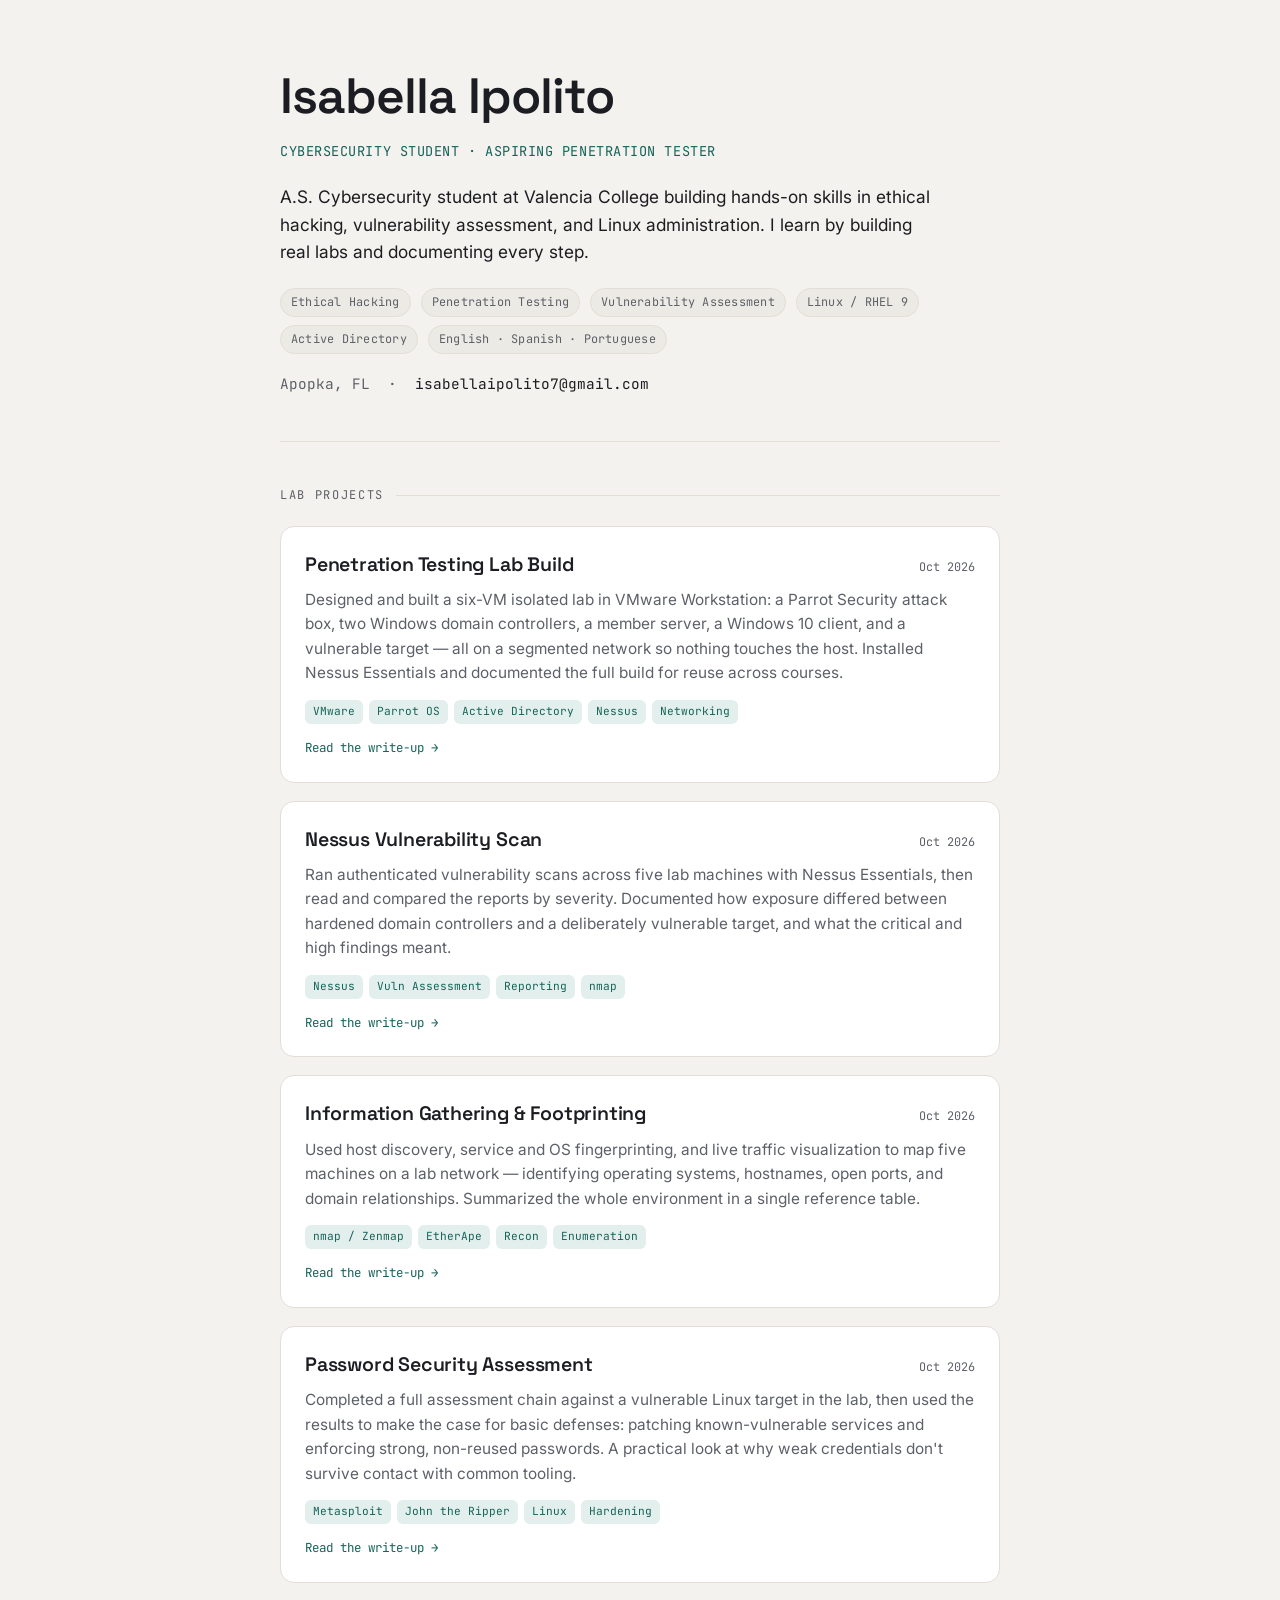
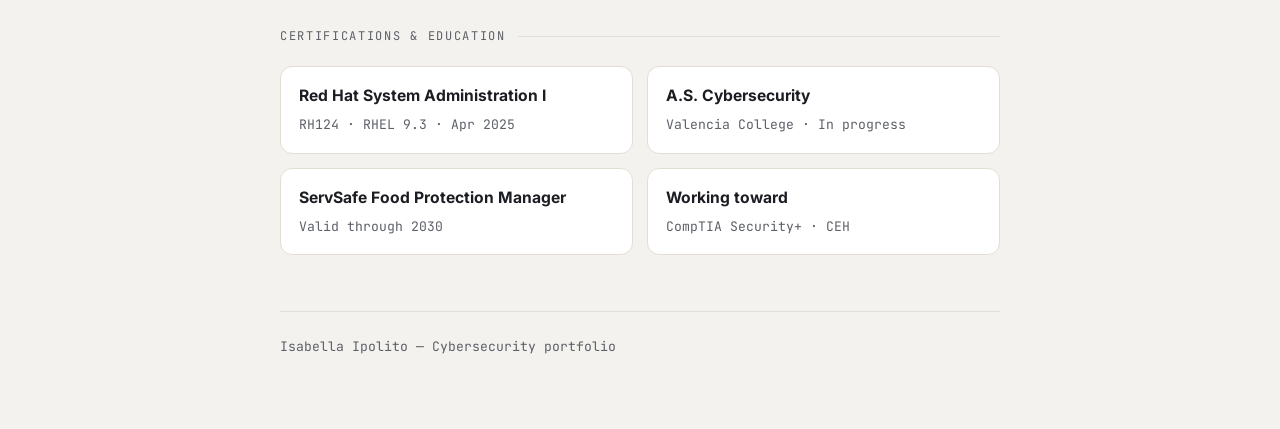
==== index.html @ 7fecfbd8 "Add files via upload" ====
<!doctype html>
<html lang="en">
<head>
<meta charset="utf-8">
<meta name="viewport" content="width=device-width, initial-scale=1">
<title>Isabella Ipolito</title>
<link rel="preconnect" href="https://fonts.googleapis.com">
<link rel="preconnect" href="https://fonts.gstatic.com" crossorigin>
<link rel="stylesheet" href="https://fonts.googleapis.com/css2?family=Inter:wght@400;500;600&family=Space+Grotesk:wght@500;600;700&family=JetBrains+Mono:wght@400;500&display=swap">
<style>
  /* Layout: single centered column, quiet editorial resume — name block, then stacked project cards */
  :root {
    --bg: #f4f2ee;
    --surface: #ffffff;
    --fg: #1c1d22;
    --muted: #5d6068;
    --line: #e2ded6;
    --accent: #15635a;
    --accent-soft: #e3efec;
    --chip: #eceae4;
    --font-display: "Space Grotesk", "Segoe UI", system-ui, sans-serif;
    --font-body: "Inter", system-ui, -apple-system, sans-serif;
    --font-mono: "JetBrains Mono", ui-monospace, "SF Mono", Menlo, monospace;
  }
  @media (prefers-color-scheme: dark) {
    :root:not([data-theme="light"]) {
      --bg: #121316;
      --surface: #1b1d21;
      --fg: #ecedf0;
      --muted: #9a9ea8;
      --line: #2c2f35;
      --accent: #4fd1bf;
      --accent-soft: #15302c;
      --chip: #24272d;
      color-scheme: dark;
    }
  }
  :root[data-theme="dark"] {
    --bg: #121316;
    --surface: #1b1d21;
    --fg: #ecedf0;
    --muted: #9a9ea8;
    --line: #2c2f35;
    --accent: #4fd1bf;
    --accent-soft: #15302c;
    --chip: #24272d;
    color-scheme: dark;
  }
  * { box-sizing: border-box; }
  html, body { margin: 0; }
  img { max-width: 100%; }
  body {
    background: var(--bg);
    color: var(--fg);
    font-family: var(--font-body);
    line-height: 1.6;
    -webkit-font-smoothing: antialiased;
  }
  .wrap {
    max-width: 760px;
    margin: 0 auto;
    padding-left: 20px;
    padding-right: 20px;
    padding-block: 56px 72px;
  }
  header { border-bottom: 1px solid var(--line); padding-bottom: 32px; }
  h1 {
    font-family: var(--font-display);
    font-weight: 600;
    font-size: clamp(2.2rem, 7vw, 3.1rem);
    letter-spacing: -0.02em;
    margin: 0 0 6px;
    text-wrap: balance;
  }
  .role {
    font-family: var(--font-mono);
    font-size: 0.85rem;
    letter-spacing: 0.04em;
    color: var(--accent);
    text-transform: uppercase;
    margin: 0 0 20px;
  }
  .lede { font-size: 1.08rem; color: var(--fg); max-width: 60ch; margin: 0 0 22px; }
  .meta { display: flex; flex-wrap: wrap; gap: 8px 10px; }
  .chip {
    font-family: var(--font-mono);
    font-size: 0.74rem;
    letter-spacing: 0.02em;
    background: var(--chip);
    border: 1px solid var(--line);
    color: var(--muted);
    padding: 4px 10px;
    border-radius: 999px;
    white-space: nowrap;
  }
  .contact { margin-top: 18px; font-size: 0.9rem; color: var(--muted); font-family: var(--font-mono); }
  .contact span { color: var(--fg); }
  section { margin-top: 44px; }
  .eyebrow {
    font-family: var(--font-mono);
    font-size: 0.75rem;
    letter-spacing: 0.14em;
    text-transform: uppercase;
    color: var(--muted);
    margin: 0 0 20px;
    display: flex;
    align-items: center;
    gap: 12px;
  }
  .eyebrow::after { content: ""; flex: 1; height: 1px; background: var(--line); }
  .cards { display: flex; flex-direction: column; gap: 18px; }
  a.card {
    display: block;
    background: var(--surface);
    border: 1px solid var(--line);
    border-radius: 14px;
    padding: 22px 24px;
    text-decoration: none;
    color: inherit;
    transition: border-color .15s ease, transform .15s ease;
  }
  a.card:hover { border-color: var(--accent); transform: translateY(-2px); }
  .card-top { display: flex; justify-content: space-between; align-items: baseline; gap: 14px; }
  .card h3 {
    font-family: var(--font-display);
    font-weight: 600;
    font-size: 1.22rem;
    letter-spacing: -0.01em;
    margin: 0 0 8px;
    min-width: 0;
  }
  .card .date { font-family: var(--font-mono); font-size: 0.74rem; color: var(--muted); white-space: nowrap; }
  .card p { margin: 0 0 14px; color: var(--muted); font-size: 0.96rem; }
  .tags { display: flex; flex-wrap: wrap; gap: 6px; }
  .tag {
    font-family: var(--font-mono);
    font-size: 0.7rem;
    color: var(--accent);
    background: var(--accent-soft);
    padding: 3px 8px;
    border-radius: 6px;
  }
  .view { font-family: var(--font-mono); font-size: 0.78rem; color: var(--accent); margin-top: 14px; display: inline-block; }
  .certs { display: grid; grid-template-columns: 1fr 1fr; gap: 14px; }
  @media (max-width: 520px) { .certs { grid-template-columns: 1fr; } }
  .cert {
    background: var(--surface);
    border: 1px solid var(--line);
    border-radius: 12px;
    padding: 16px 18px;
  }
  .cert strong { display: block; font-size: 0.98rem; margin-bottom: 3px; }
  .cert span { font-size: 0.82rem; color: var(--muted); font-family: var(--font-mono); }
  footer { margin-top: 56px; padding-top: 24px; border-top: 1px solid var(--line); font-size: 0.82rem; color: var(--muted); font-family: var(--font-mono); }
</style>
</head>
<body>
<div class="wrap">
  <header>
    <h1>Isabella Ipolito</h1>
    <p class="role">Cybersecurity Student · Aspiring Penetration Tester</p>
    <p class="lede">A.S. Cybersecurity student at Valencia College building hands-on skills in ethical hacking, vulnerability assessment, and Linux administration. I learn by building real labs and documenting every step.</p>
    <div class="meta">
      <span class="chip">Ethical Hacking</span>
      <span class="chip">Penetration Testing</span>
      <span class="chip">Vulnerability Assessment</span>
      <span class="chip">Linux / RHEL 9</span>
      <span class="chip">Active Directory</span>
      <span class="chip">English · Spanish · Portuguese</span>
    </div>
    <p class="contact">Apopka, FL &nbsp;·&nbsp; <span>isabellaipolito7@gmail.com</span></p>
  </header>

  <section>
    <p class="eyebrow">Lab Projects</p>
    <div class="cards">

      <a class="card" href="https://claude.ai/code/artifact/dbe4630f-b852-4b37-8367-a241701b4cdd" target="_blank" rel="noopener">
        <div class="card-top">
          <h3>Penetration Testing Lab Build</h3>
          <span class="date">Oct 2026</span>
        </div>
        <p>Designed and built a six-VM isolated lab in VMware Workstation: a Parrot Security attack box, two Windows domain controllers, a member server, a Windows 10 client, and a vulnerable target — all on a segmented network so nothing touches the host. Installed Nessus Essentials and documented the full build for reuse across courses.</p>
        <div class="tags">
          <span class="tag">VMware</span><span class="tag">Parrot OS</span><span class="tag">Active Directory</span><span class="tag">Nessus</span><span class="tag">Networking</span>
        </div>
        <span class="view">Read the write-up →</span>
      </a>

      <a class="card" href="https://claude.ai/code/artifact/a2c7da03-a5ca-4b29-a40b-18f99ba8136b" target="_blank" rel="noopener">
        <div class="card-top">
          <h3>Nessus Vulnerability Scan</h3>
          <span class="date">Oct 2026</span>
        </div>
        <p>Ran authenticated vulnerability scans across five lab machines with Nessus Essentials, then read and compared the reports by severity. Documented how exposure differed between hardened domain controllers and a deliberately vulnerable target, and what the critical and high findings meant.</p>
        <div class="tags">
          <span class="tag">Nessus</span><span class="tag">Vuln Assessment</span><span class="tag">Reporting</span><span class="tag">nmap</span>
        </div>
        <span class="view">Read the write-up →</span>
      </a>

      <a class="card" href="https://claude.ai/code/artifact/0dcd3091-dcac-48f9-a143-2476e6a3c085" target="_blank" rel="noopener">
        <div class="card-top">
          <h3>Information Gathering &amp; Footprinting</h3>
          <span class="date">Oct 2026</span>
        </div>
        <p>Used host discovery, service and OS fingerprinting, and live traffic visualization to map five machines on a lab network — identifying operating systems, hostnames, open ports, and domain relationships. Summarized the whole environment in a single reference table.</p>
        <div class="tags">
          <span class="tag">nmap / Zenmap</span><span class="tag">EtherApe</span><span class="tag">Recon</span><span class="tag">Enumeration</span>
        </div>
        <span class="view">Read the write-up →</span>
      </a>

      <a class="card" href="https://claude.ai/code/artifact/e8b71134-44a5-4caa-92d9-7e752daa5cb4" target="_blank" rel="noopener">
        <div class="card-top">
          <h3>Password Security Assessment</h3>
          <span class="date">Oct 2026</span>
        </div>
        <p>Completed a full assessment chain against a vulnerable Linux target in the lab, then used the results to make the case for basic defenses: patching known-vulnerable services and enforcing strong, non-reused passwords. A practical look at why weak credentials don't survive contact with common tooling.</p>
        <div class="tags">
          <span class="tag">Metasploit</span><span class="tag">John the Ripper</span><span class="tag">Linux</span><span class="tag">Hardening</span>
        </div>
        <span class="view">Read the write-up →</span>
      </a>

    </div>
  </section>

  <section>
    <p class="eyebrow">Certifications &amp; Education</p>
    <div class="certs">
      <div class="cert"><strong>Red Hat System Administration I</strong><span>RH124 · RHEL 9.3 · Apr 2025</span></div>
      <div class="cert"><strong>A.S. Cybersecurity</strong><span>Valencia College · In progress</span></div>
      <div class="cert"><strong>ServSafe Food Protection Manager</strong><span>Valid through 2030</span></div>
      <div class="cert"><strong>Working toward</strong><span>CompTIA Security+ · CEH</span></div>
    </div>
  </section>

  <footer>
    Isabella Ipolito — Cybersecurity portfolio
  </footer>
</div>
</body>
</html>
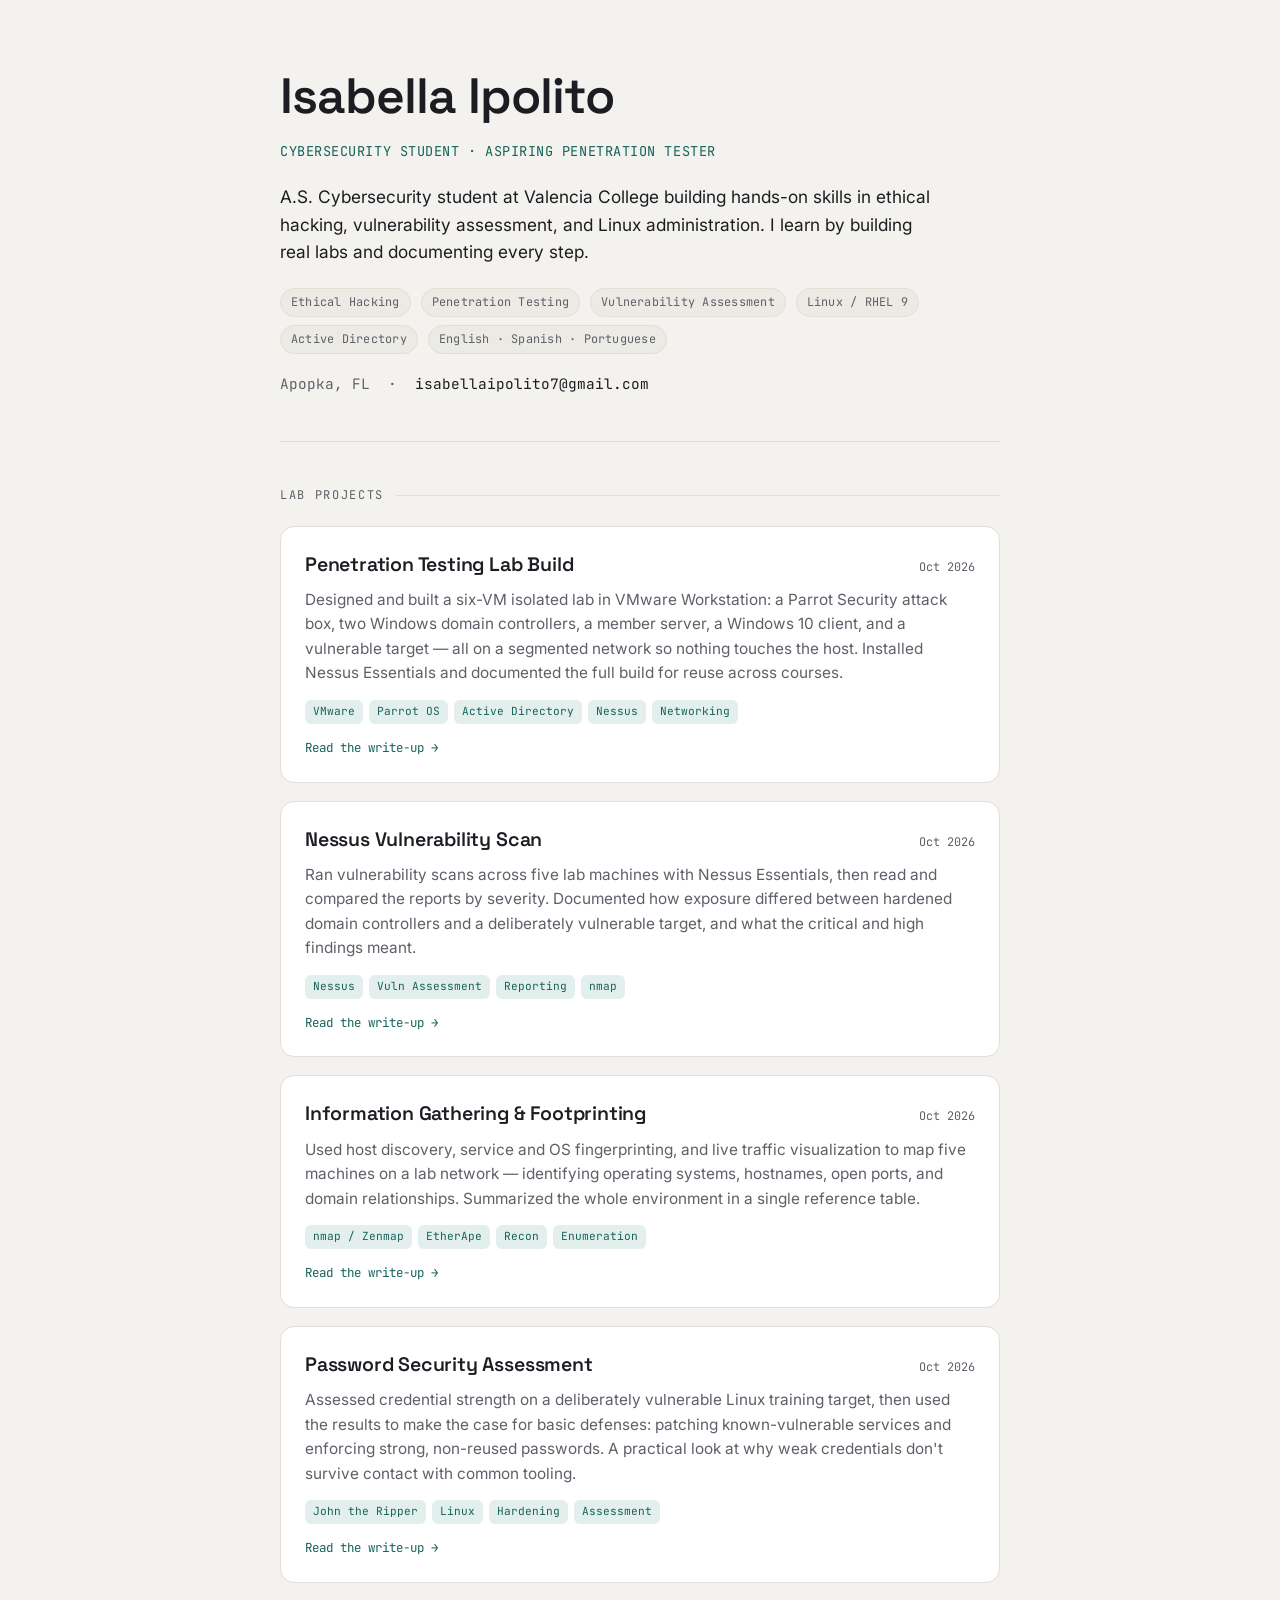
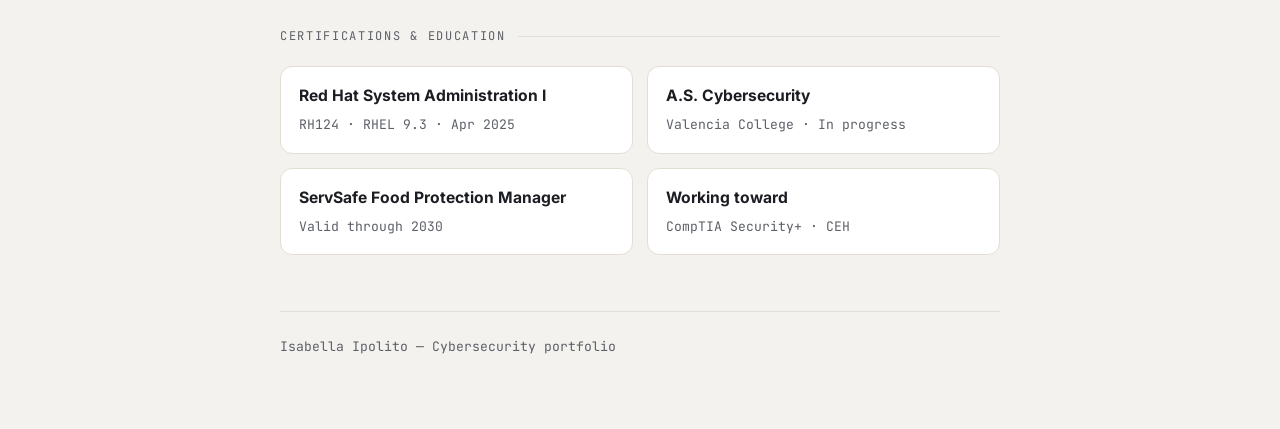
==== commit 69277c81: "Add files via upload" ====
--- a/index.html
+++ b/index.html
@@ -7,156 +7,11 @@
 <link rel="preconnect" href="https://fonts.googleapis.com">
 <link rel="preconnect" href="https://fonts.gstatic.com" crossorigin>
 <link rel="stylesheet" href="https://fonts.googleapis.com/css2?family=Inter:wght@400;500;600&family=Space+Grotesk:wght@500;600;700&family=JetBrains+Mono:wght@400;500&display=swap">
-<style>
-  /* Layout: single centered column, quiet editorial resume — name block, then stacked project cards */
-  :root {
-    --bg: #f4f2ee;
-    --surface: #ffffff;
-    --fg: #1c1d22;
-    --muted: #5d6068;
-    --line: #e2ded6;
-    --accent: #15635a;
-    --accent-soft: #e3efec;
-    --chip: #eceae4;
-    --font-display: "Space Grotesk", "Segoe UI", system-ui, sans-serif;
-    --font-body: "Inter", system-ui, -apple-system, sans-serif;
-    --font-mono: "JetBrains Mono", ui-monospace, "SF Mono", Menlo, monospace;
-  }
-  @media (prefers-color-scheme: dark) {
-    :root:not([data-theme="light"]) {
-      --bg: #121316;
-      --surface: #1b1d21;
-      --fg: #ecedf0;
-      --muted: #9a9ea8;
-      --line: #2c2f35;
-      --accent: #4fd1bf;
-      --accent-soft: #15302c;
-      --chip: #24272d;
-      color-scheme: dark;
-    }
-  }
-  :root[data-theme="dark"] {
-    --bg: #121316;
-    --surface: #1b1d21;
-    --fg: #ecedf0;
-    --muted: #9a9ea8;
-    --line: #2c2f35;
-    --accent: #4fd1bf;
-    --accent-soft: #15302c;
-    --chip: #24272d;
-    color-scheme: dark;
-  }
-  * { box-sizing: border-box; }
-  html, body { margin: 0; }
-  img { max-width: 100%; }
-  body {
-    background: var(--bg);
-    color: var(--fg);
-    font-family: var(--font-body);
-    line-height: 1.6;
-    -webkit-font-smoothing: antialiased;
-  }
-  .wrap {
-    max-width: 760px;
-    margin: 0 auto;
-    padding-left: 20px;
-    padding-right: 20px;
-    padding-block: 56px 72px;
-  }
-  header { border-bottom: 1px solid var(--line); padding-bottom: 32px; }
-  h1 {
-    font-family: var(--font-display);
-    font-weight: 600;
-    font-size: clamp(2.2rem, 7vw, 3.1rem);
-    letter-spacing: -0.02em;
-    margin: 0 0 6px;
-    text-wrap: balance;
-  }
-  .role {
-    font-family: var(--font-mono);
-    font-size: 0.85rem;
-    letter-spacing: 0.04em;
-    color: var(--accent);
-    text-transform: uppercase;
-    margin: 0 0 20px;
-  }
-  .lede { font-size: 1.08rem; color: var(--fg); max-width: 60ch; margin: 0 0 22px; }
-  .meta { display: flex; flex-wrap: wrap; gap: 8px 10px; }
-  .chip {
-    font-family: var(--font-mono);
-    font-size: 0.74rem;
-    letter-spacing: 0.02em;
-    background: var(--chip);
-    border: 1px solid var(--line);
-    color: var(--muted);
-    padding: 4px 10px;
-    border-radius: 999px;
-    white-space: nowrap;
-  }
-  .contact { margin-top: 18px; font-size: 0.9rem; color: var(--muted); font-family: var(--font-mono); }
-  .contact span { color: var(--fg); }
-  section { margin-top: 44px; }
-  .eyebrow {
-    font-family: var(--font-mono);
-    font-size: 0.75rem;
-    letter-spacing: 0.14em;
-    text-transform: uppercase;
-    color: var(--muted);
-    margin: 0 0 20px;
-    display: flex;
-    align-items: center;
-    gap: 12px;
-  }
-  .eyebrow::after { content: ""; flex: 1; height: 1px; background: var(--line); }
-  .cards { display: flex; flex-direction: column; gap: 18px; }
-  a.card {
-    display: block;
-    background: var(--surface);
-    border: 1px solid var(--line);
-    border-radius: 14px;
-    padding: 22px 24px;
-    text-decoration: none;
-    color: inherit;
-    transition: border-color .15s ease, transform .15s ease;
-  }
-  a.card:hover { border-color: var(--accent); transform: translateY(-2px); }
-  .card-top { display: flex; justify-content: space-between; align-items: baseline; gap: 14px; }
-  .card h3 {
-    font-family: var(--font-display);
-    font-weight: 600;
-    font-size: 1.22rem;
-    letter-spacing: -0.01em;
-    margin: 0 0 8px;
-    min-width: 0;
-  }
-  .card .date { font-family: var(--font-mono); font-size: 0.74rem; color: var(--muted); white-space: nowrap; }
-  .card p { margin: 0 0 14px; color: var(--muted); font-size: 0.96rem; }
-  .tags { display: flex; flex-wrap: wrap; gap: 6px; }
-  .tag {
-    font-family: var(--font-mono);
-    font-size: 0.7rem;
-    color: var(--accent);
-    background: var(--accent-soft);
-    padding: 3px 8px;
-    border-radius: 6px;
-  }
-  .view { font-family: var(--font-mono); font-size: 0.78rem; color: var(--accent); margin-top: 14px; display: inline-block; }
-  .certs { display: grid; grid-template-columns: 1fr 1fr; gap: 14px; }
-  @media (max-width: 520px) { .certs { grid-template-columns: 1fr; } }
-  .cert {
-    background: var(--surface);
-    border: 1px solid var(--line);
-    border-radius: 12px;
-    padding: 16px 18px;
-  }
-  .cert strong { display: block; font-size: 0.98rem; margin-bottom: 3px; }
-  .cert span { font-size: 0.82rem; color: var(--muted); font-family: var(--font-mono); }
-  footer { margin-top: 56px; padding-top: 24px; border-top: 1px solid var(--line); font-size: 0.82rem; color: var(--muted); font-family: var(--font-mono); }
-</style>
+<link rel="stylesheet" href="style.css">
 </head>
 <body>
 <div class="wrap">
-  <header>
+  <header class="intro">
     <h1>Isabella Ipolito</h1>
     <p class="role">Cybersecurity Student · Aspiring Penetration Tester</p>
     <p class="lede">A.S. Cybersecurity student at Valencia College building hands-on skills in ethical hacking, vulnerability assessment, and Linux administration. I learn by building real labs and documenting every step.</p>
@@ -175,7 +30,7 @@
     <p class="eyebrow">Lab Projects</p>
     <div class="cards">
 
-      <a class="card" href="https://claude.ai/code/artifact/dbe4630f-b852-4b37-8367-a241701b4cdd" target="_blank" rel="noopener">
+      <a class="card" href="lab-build.html">
         <div class="card-top">
           <h3>Penetration Testing Lab Build</h3>
           <span class="date">Oct 2026</span>
@@ -187,19 +42,19 @@
         <span class="view">Read the write-up →</span>
       </a>
 
-      <a class="card" href="https://claude.ai/code/artifact/a2c7da03-a5ca-4b29-a40b-18f99ba8136b" target="_blank" rel="noopener">
+      <a class="card" href="nessus-scan.html">
         <div class="card-top">
           <h3>Nessus Vulnerability Scan</h3>
           <span class="date">Oct 2026</span>
         </div>
-        <p>Ran authenticated vulnerability scans across five lab machines with Nessus Essentials, then read and compared the reports by severity. Documented how exposure differed between hardened domain controllers and a deliberately vulnerable target, and what the critical and high findings meant.</p>
+        <p>Ran vulnerability scans across five lab machines with Nessus Essentials, then read and compared the reports by severity. Documented how exposure differed between hardened domain controllers and a deliberately vulnerable target, and what the critical and high findings meant.</p>
         <div class="tags">
           <span class="tag">Nessus</span><span class="tag">Vuln Assessment</span><span class="tag">Reporting</span><span class="tag">nmap</span>
         </div>
         <span class="view">Read the write-up →</span>
       </a>
 
-      <a class="card" href="https://claude.ai/code/artifact/0dcd3091-dcac-48f9-a143-2476e6a3c085" target="_blank" rel="noopener">
+      <a class="card" href="footprinting.html">
         <div class="card-top">
           <h3>Information Gathering &amp; Footprinting</h3>
           <span class="date">Oct 2026</span>
@@ -211,14 +66,14 @@
         <span class="view">Read the write-up →</span>
       </a>
 
-      <a class="card" href="https://claude.ai/code/artifact/e8b71134-44a5-4caa-92d9-7e752daa5cb4" target="_blank" rel="noopener">
+      <a class="card" href="password-assessment.html">
         <div class="card-top">
           <h3>Password Security Assessment</h3>
           <span class="date">Oct 2026</span>
         </div>
-        <p>Completed a full assessment chain against a vulnerable Linux target in the lab, then used the results to make the case for basic defenses: patching known-vulnerable services and enforcing strong, non-reused passwords. A practical look at why weak credentials don't survive contact with common tooling.</p>
+        <p>Assessed credential strength on a deliberately vulnerable Linux training target, then used the results to make the case for basic defenses: patching known-vulnerable services and enforcing strong, non-reused passwords. A practical look at why weak credentials don't survive contact with common tooling.</p>
         <div class="tags">
-          <span class="tag">Metasploit</span><span class="tag">John the Ripper</span><span class="tag">Linux</span><span class="tag">Hardening</span>
+          <span class="tag">John the Ripper</span><span class="tag">Linux</span><span class="tag">Hardening</span><span class="tag">Assessment</span>
         </div>
         <span class="view">Read the write-up →</span>
       </a>
--- a/style.css
+++ b/style.css
@@ -0,0 +1,196 @@
+/* Shared styles — Isabella Ipolito cybersecurity portfolio */
+/* Layout: single centered column, quiet editorial resume + article pages */
+:root {
+  --bg: #f4f2ee;
+  --surface: #ffffff;
+  --fg: #1c1d22;
+  --muted: #5d6068;
+  --line: #e2ded6;
+  --accent: #15635a;
+  --accent-soft: #e3efec;
+  --chip: #eceae4;
+  --font-display: "Space Grotesk", "Segoe UI", system-ui, sans-serif;
+  --font-body: "Inter", system-ui, -apple-system, sans-serif;
+  --font-mono: "JetBrains Mono", ui-monospace, "SF Mono", Menlo, monospace;
+}
+@media (prefers-color-scheme: dark) {
+  :root:not([data-theme="light"]) {
+    --bg: #121316;
+    --surface: #1b1d21;
+    --fg: #ecedf0;
+    --muted: #9a9ea8;
+    --line: #2c2f35;
+    --accent: #4fd1bf;
+    --accent-soft: #15302c;
+    --chip: #24272d;
+    color-scheme: dark;
+  }
+}
+:root[data-theme="dark"] {
+  --bg: #121316;
+  --surface: #1b1d21;
+  --fg: #ecedf0;
+  --muted: #9a9ea8;
+  --line: #2c2f35;
+  --accent: #4fd1bf;
+  --accent-soft: #15302c;
+  --chip: #24272d;
+  color-scheme: dark;
+}
+* { box-sizing: border-box; }
+html, body { margin: 0; }
+img { max-width: 100%; }
+body {
+  background: var(--bg);
+  color: var(--fg);
+  font-family: var(--font-body);
+  line-height: 1.6;
+  -webkit-font-smoothing: antialiased;
+}
+.wrap {
+  max-width: 760px;
+  margin: 0 auto;
+  padding-left: 20px;
+  padding-right: 20px;
+  padding-block: 56px 72px;
+}
+a { color: var(--accent); }
+
+/* ---- Home header ---- */
+header.intro { border-bottom: 1px solid var(--line); padding-bottom: 32px; }
+h1 {
+  font-family: var(--font-display);
+  font-weight: 600;
+  font-size: clamp(2.2rem, 7vw, 3.1rem);
+  letter-spacing: -0.02em;
+  margin: 0 0 6px;
+  text-wrap: balance;
+}
+.role {
+  font-family: var(--font-mono);
+  font-size: 0.85rem;
+  letter-spacing: 0.04em;
+  color: var(--accent);
+  text-transform: uppercase;
+  margin: 0 0 20px;
+}
+.lede { font-size: 1.08rem; color: var(--fg); max-width: 60ch; margin: 0 0 22px; }
+.meta { display: flex; flex-wrap: wrap; gap: 8px 10px; }
+.chip {
+  font-family: var(--font-mono);
+  font-size: 0.74rem;
+  letter-spacing: 0.02em;
+  background: var(--chip);
+  border: 1px solid var(--line);
+  color: var(--muted);
+  padding: 4px 10px;
+  border-radius: 999px;
+  white-space: nowrap;
+}
+.contact { margin-top: 18px; font-size: 0.9rem; color: var(--muted); font-family: var(--font-mono); }
+.contact span { color: var(--fg); }
+section { margin-top: 44px; }
+.eyebrow {
+  font-family: var(--font-mono);
+  font-size: 0.75rem;
+  letter-spacing: 0.14em;
+  text-transform: uppercase;
+  color: var(--muted);
+  margin: 0 0 20px;
+  display: flex;
+  align-items: center;
+  gap: 12px;
+}
+.eyebrow::after { content: ""; flex: 1; height: 1px; background: var(--line); }
+
+/* ---- Project cards (home) ---- */
+.cards { display: flex; flex-direction: column; gap: 18px; }
+a.card {
+  display: block;
+  background: var(--surface);
+  border: 1px solid var(--line);
+  border-radius: 14px;
+  padding: 22px 24px;
+  text-decoration: none;
+  color: inherit;
+  transition: border-color .15s ease, transform .15s ease;
+}
+a.card:hover { border-color: var(--accent); transform: translateY(-2px); }
+.card-top { display: flex; justify-content: space-between; align-items: baseline; gap: 14px; }
+.card h3 {
+  font-family: var(--font-display);
+  font-weight: 600;
+  font-size: 1.22rem;
+  letter-spacing: -0.01em;
+  margin: 0 0 8px;
+  min-width: 0;
+}
+.card .date { font-family: var(--font-mono); font-size: 0.74rem; color: var(--muted); white-space: nowrap; }
+.card p { margin: 0 0 14px; color: var(--muted); font-size: 0.96rem; }
+.tags { display: flex; flex-wrap: wrap; gap: 6px; }
+.tag {
+  font-family: var(--font-mono);
+  font-size: 0.7rem;
+  color: var(--accent);
+  background: var(--accent-soft);
+  padding: 3px 8px;
+  border-radius: 6px;
+}
+.view { font-family: var(--font-mono); font-size: 0.78rem; color: var(--accent); margin-top: 14px; display: inline-block; }
+
+/* ---- Certs ---- */
+.certs { display: grid; grid-template-columns: 1fr 1fr; gap: 14px; }
+@media (max-width: 520px) { .certs { grid-template-columns: 1fr; } }
+.cert {
+  background: var(--surface);
+  border: 1px solid var(--line);
+  border-radius: 12px;
+  padding: 16px 18px;
+}
+.cert strong { display: block; font-size: 0.98rem; margin-bottom: 3px; }
+.cert span { font-size: 0.82rem; color: var(--muted); font-family: var(--font-mono); }
+
+footer { margin-top: 56px; padding-top: 24px; border-top: 1px solid var(--line); font-size: 0.82rem; color: var(--muted); font-family: var(--font-mono); }
+
+/* ---- Project article pages ---- */
+.back { font-family: var(--font-mono); font-size: 0.8rem; text-decoration: none; display: inline-block; margin-bottom: 32px; }
+.back:hover { text-decoration: underline; }
+article header.page-head { border-bottom: 1px solid var(--line); padding-bottom: 24px; margin-bottom: 8px; }
+article h1 { font-size: clamp(1.9rem, 5.5vw, 2.6rem); margin-bottom: 10px; }
+.sub { color: var(--muted); font-size: 1.05rem; margin: 0; max-width: 62ch; }
+article h2 {
+  font-family: var(--font-display);
+  font-weight: 600;
+  font-size: 1.3rem;
+  letter-spacing: -0.01em;
+  margin: 40px 0 14px;
+}
+article h3 { font-family: var(--font-display); font-weight: 600; font-size: 1.05rem; margin: 26px 0 8px; }
+article p { margin: 0 0 16px; }
+article ul { margin: 0 0 16px; padding-left: 20px; }
+article li { margin-bottom: 6px; }
+article li::marker { color: var(--accent); }
+code {
+  font-family: var(--font-mono);
+  font-size: 0.86em;
+  background: var(--chip);
+  border: 1px solid var(--line);
+  padding: 1px 6px;
+  border-radius: 5px;
+}
+.table-scroll { overflow-x: auto; margin: 0 0 20px; border: 1px solid var(--line); border-radius: 10px; }
+table { width: 100%; border-collapse: collapse; font-size: 0.92rem; }
+th, td { text-align: left; padding: 10px 14px; border-bottom: 1px solid var(--line); white-space: nowrap; }
+th { font-family: var(--font-mono); font-size: 0.74rem; text-transform: uppercase; letter-spacing: 0.04em; color: var(--muted); background: var(--surface); }
+tr:last-child td { border-bottom: none; }
+td { font-variant-numeric: tabular-nums; }
+.callout {
+  background: var(--accent-soft);
+  border: 1px solid var(--line);
+  border-left: 3px solid var(--accent);
+  border-radius: 10px;
+  padding: 16px 20px;
+  margin: 24px 0;
+}
+.callout strong { color: var(--accent); }
+.toolrow { display: flex; flex-wrap: wrap; gap: 6px; margin: 0 0 8px; }
